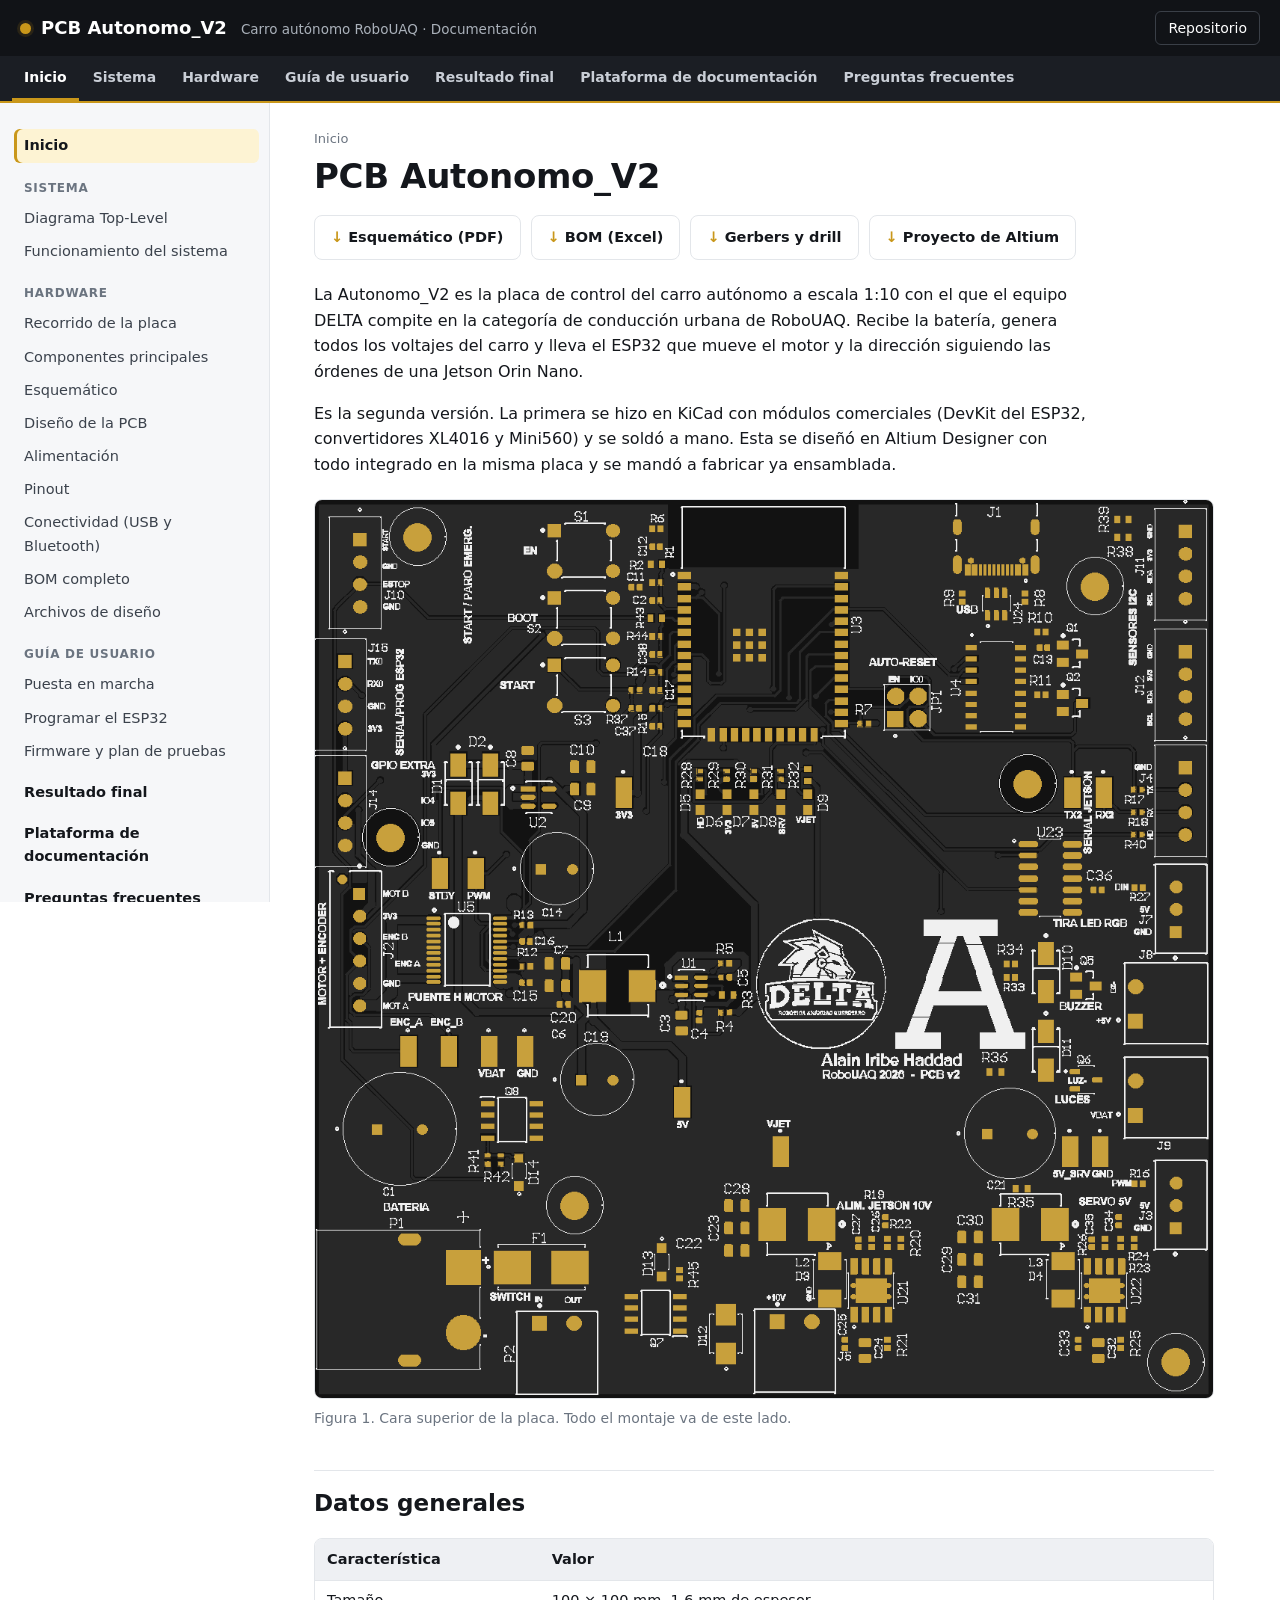
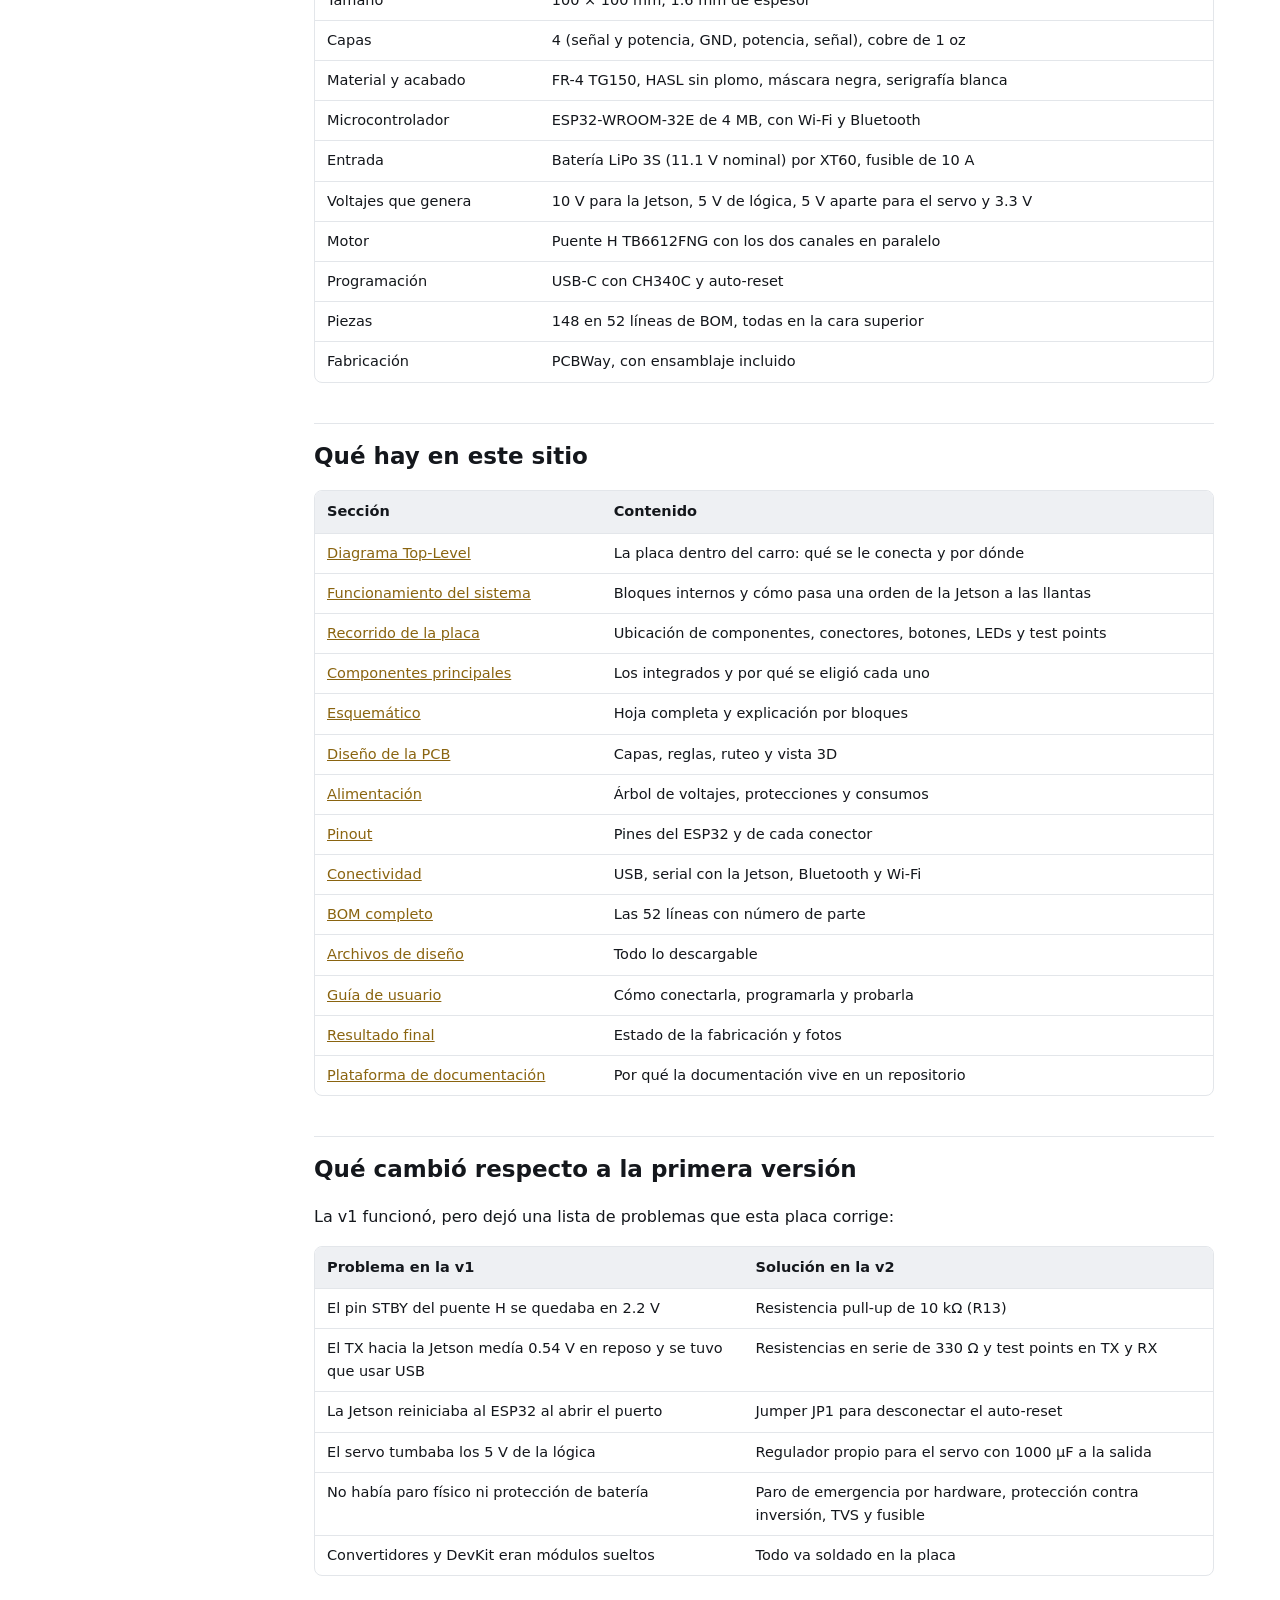
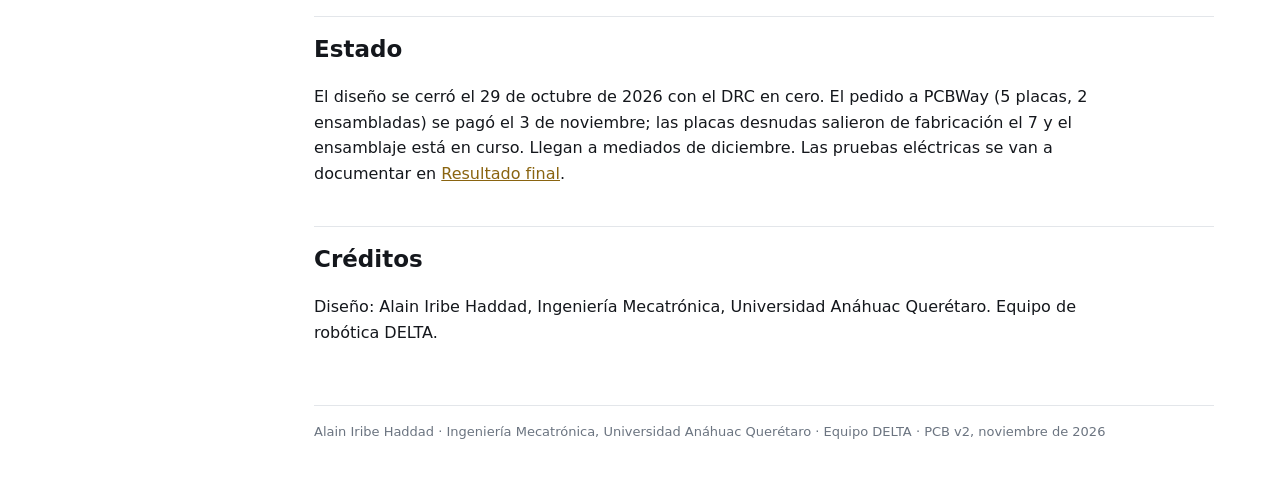
==== index.html @ 7c9e0941 "Documentación de la PCB Autonomo_V2: sitio, archivos de diseño y firmware de prueba Co-Authored-By: " ====
<!DOCTYPE html>
<html lang="es">
<head>
<meta charset="utf-8">
<meta name="viewport" content="width=device-width, initial-scale=1">
<title>PCB Autonomo_V2 · Documentación</title>
<meta name="description" content="Documentación de la PCB Autonomo_V2 del carro autónomo de RoboUAQ: esquemático, BOM, pinout, alimentación y guía de usuario.">
<link rel="stylesheet" href="assets/css/site.css">
</head>
<body>
<header class="top">
  <div class="brand">
    <button id="menu" aria-label="Abrir menú">☰</button>
    <a href="#docs/README.md" class="brand-name">PCB Autonomo_V2</a>
    <span class="brand-sub">Carro autónomo RoboUAQ · Documentación</span>
  </div>
  <a class="repo" id="repo-link" href="https://github.com/patoiribe10-sys/autonomo-v2-pcb">Repositorio</a>
</header>
<nav class="tabs" id="tabs"></nav>
<div class="layout">
  <aside class="side" id="side"></aside>
  <main>
    <div class="crumbs" id="crumbs"></div>
    <article id="content"><p>Cargando…</p></article>
    <footer>Alain Iribe Haddad · Ingeniería Mecatrónica, Universidad Anáhuac Querétaro · Equipo DELTA · PCB v2, noviembre de 2026</footer>
  </main>
</div>
<div id="lightbox" hidden><img alt=""></div>
<script src="assets/js/marked.min.js"></script>
<script src="assets/js/app.js"></script>
</body>
</html>
---- assets/css/site.css ----
:root {
  --ink: #14171c; --ink2: #3b424c; --mute: #6b7480; --line: #e3e6ea; --bg: #ffffff; --soft: #f6f7f9;
  --mask: #111317; --gold: #c9971a; --goldl: #fdf3d3; --link: #8a6410;
}
* { box-sizing: border-box; }
html { scroll-padding-top: 110px; }
body { margin: 0; font: 16px/1.6 Inter, "Segoe UI", system-ui, -apple-system, Helvetica, Arial, sans-serif; color: var(--ink); background: var(--bg); }
a { color: var(--link); }
a:focus-visible, button:focus-visible { outline: 2px solid var(--gold); outline-offset: 2px; }

.top { position: sticky; top: 0; z-index: 20; display: flex; justify-content: space-between; align-items: center; gap: 16px; height: 56px; padding: 0 20px; background: var(--mask); color: #fff; }
.brand { display: flex; align-items: baseline; gap: 14px; min-width: 0; }
.brand-name { color: #fff; font-weight: 700; font-size: 18px; text-decoration: none; white-space: nowrap; }
.brand-name::before { content: ""; display: inline-block; width: 11px; height: 11px; margin-right: 10px; border-radius: 50%; background: var(--gold); box-shadow: 0 0 0 3px #2a2416; }
.brand-sub { color: #aab1ba; font-size: 13.5px; white-space: nowrap; overflow: hidden; text-overflow: ellipsis; }
.repo { color: #fff; font-size: 14px; text-decoration: none; border: 1px solid #3a3f47; padding: 5px 12px; border-radius: 6px; }
.repo:hover { border-color: var(--gold); }
#menu { display: none; background: none; border: 0; color: #fff; font-size: 20px; cursor: pointer; }

.tabs { position: sticky; top: 56px; z-index: 19; display: flex; gap: 2px; overflow-x: auto; padding: 0 12px; background: #1b1e24; border-bottom: 2px solid var(--gold); }
.tabs a { color: #c9ced6; text-decoration: none; font-size: 14px; font-weight: 600; padding: 10px 12px; white-space: nowrap; border-bottom: 3px solid transparent; }
.tabs a:hover { color: #fff; }
.tabs a.on { color: #fff; border-bottom-color: var(--gold); }

.layout { display: grid; grid-template-columns: 270px minmax(0, 1fr); }
.side { position: sticky; top: 101px; align-self: start; height: calc(100vh - 101px); overflow-y: auto; padding: 18px 10px 40px 14px; border-right: 1px solid var(--line); background: var(--soft); font-size: 14.5px; }
.side a { display: block; text-decoration: none; color: var(--ink2); padding: 5px 10px; border-radius: 6px; }
.side a:hover { background: #eceef1; }
.side .grp { margin: 16px 0 4px; padding: 0 10px; font-size: 12px; font-weight: 700; letter-spacing: .06em; text-transform: uppercase; color: var(--mute); }
.side .lvl1 { font-weight: 700; color: var(--ink); margin-top: 8px; }
.side .lvl3 { font-size: 13px; padding: 3px 10px 3px 26px; color: var(--mute); }
.side a.on { background: var(--goldl); color: var(--ink); font-weight: 700; box-shadow: inset 3px 0 0 var(--gold); }

main { padding: 26px 44px 60px; min-width: 0; }
.crumbs { font-size: 13px; color: var(--mute); min-height: 20px; }
article { max-width: 900px; }
article h1 { font-size: 34px; line-height: 1.2; margin: 6px 0 18px; letter-spacing: -.01em; }
article h2 { font-size: 23px; margin: 40px 0 12px; padding-top: 14px; border-top: 1px solid var(--line); }
article h3 { font-size: 18px; margin: 26px 0 8px; }
article p, article li { max-width: 76ch; }
article code { font: 13.5px/1.5 "JetBrains Mono", Consolas, Menlo, monospace; background: #f0f2f4; padding: 1px 5px; border-radius: 4px; }
article pre { background: var(--mask); color: #e8eaed; padding: 14px 16px; border-radius: 8px; overflow-x: auto; }
article pre code { background: none; padding: 0; color: inherit; }
article blockquote { margin: 18px 0; padding: 10px 16px; background: var(--goldl); border-left: 4px solid var(--gold); border-radius: 0 8px 8px 0; }
article blockquote p { margin: 4px 0; }

.tablewrap { overflow-x: auto; margin: 16px 0; border: 1px solid var(--line); border-radius: 8px; }
table { border-collapse: collapse; width: 100%; font-size: 14.5px; }
th { text-align: left; background: #eef0f3; font-weight: 700; padding: 9px 12px; border-bottom: 1px solid var(--line); white-space: nowrap; }
td { padding: 8px 12px; border-bottom: 1px solid var(--line); vertical-align: top; }
tr:last-child td { border-bottom: 0; }
tbody tr:hover { background: #fafbfc; }

figure { margin: 22px 0; }
figure img { display: block; max-width: 100%; height: auto; border: 1px solid var(--line); border-radius: 8px; cursor: zoom-in; background: #fff; }
figcaption { margin-top: 8px; font-size: 14px; color: var(--mute); }

/* tarjetas de descarga: lista justo después del h1 con clase generada por el patrón "Descargas" */
article ul.cards, article h1 + ul { list-style: none; padding: 0; display: flex; flex-wrap: wrap; gap: 10px; margin: 0 0 22px; }
article h1 + ul li { max-width: none; }
article h1 + ul a { display: block; padding: 10px 16px; border: 1px solid var(--line); border-radius: 8px; text-decoration: none; color: var(--ink); font-weight: 600; font-size: 14.5px; background: #fff; }
article h1 + ul a::before { content: "↓ "; color: var(--gold); font-weight: 700; }
article h1 + ul a:hover { border-color: var(--gold); background: var(--goldl); }

footer { margin-top: 60px; padding-top: 16px; border-top: 1px solid var(--line); font-size: 13px; color: var(--mute); max-width: 900px; }

#lightbox { position: fixed; inset: 0; z-index: 50; background: rgba(10, 12, 15, .92); display: flex; align-items: center; justify-content: center; cursor: zoom-out; padding: 20px; }
#lightbox[hidden] { display: none; }
#lightbox img { max-width: 100%; max-height: 100%; background: #fff; border-radius: 6px; }

@media (max-width: 860px) {
  #menu { display: block; }
  .brand-sub, .tabs { display: none; }
  .layout { grid-template-columns: 1fr; }
  .side { display: none; position: fixed; top: 56px; left: 0; width: 82%; max-width: 320px; height: calc(100vh - 56px); z-index: 18; box-shadow: 4px 0 20px rgba(0, 0, 0, .2); }
  .side.open { display: block; }
  main { padding: 18px 18px 50px; }
  article h1 { font-size: 27px; }
}
@media print {
  .top, .tabs, .side, #menu { display: none; }
  .layout { display: block; }
}
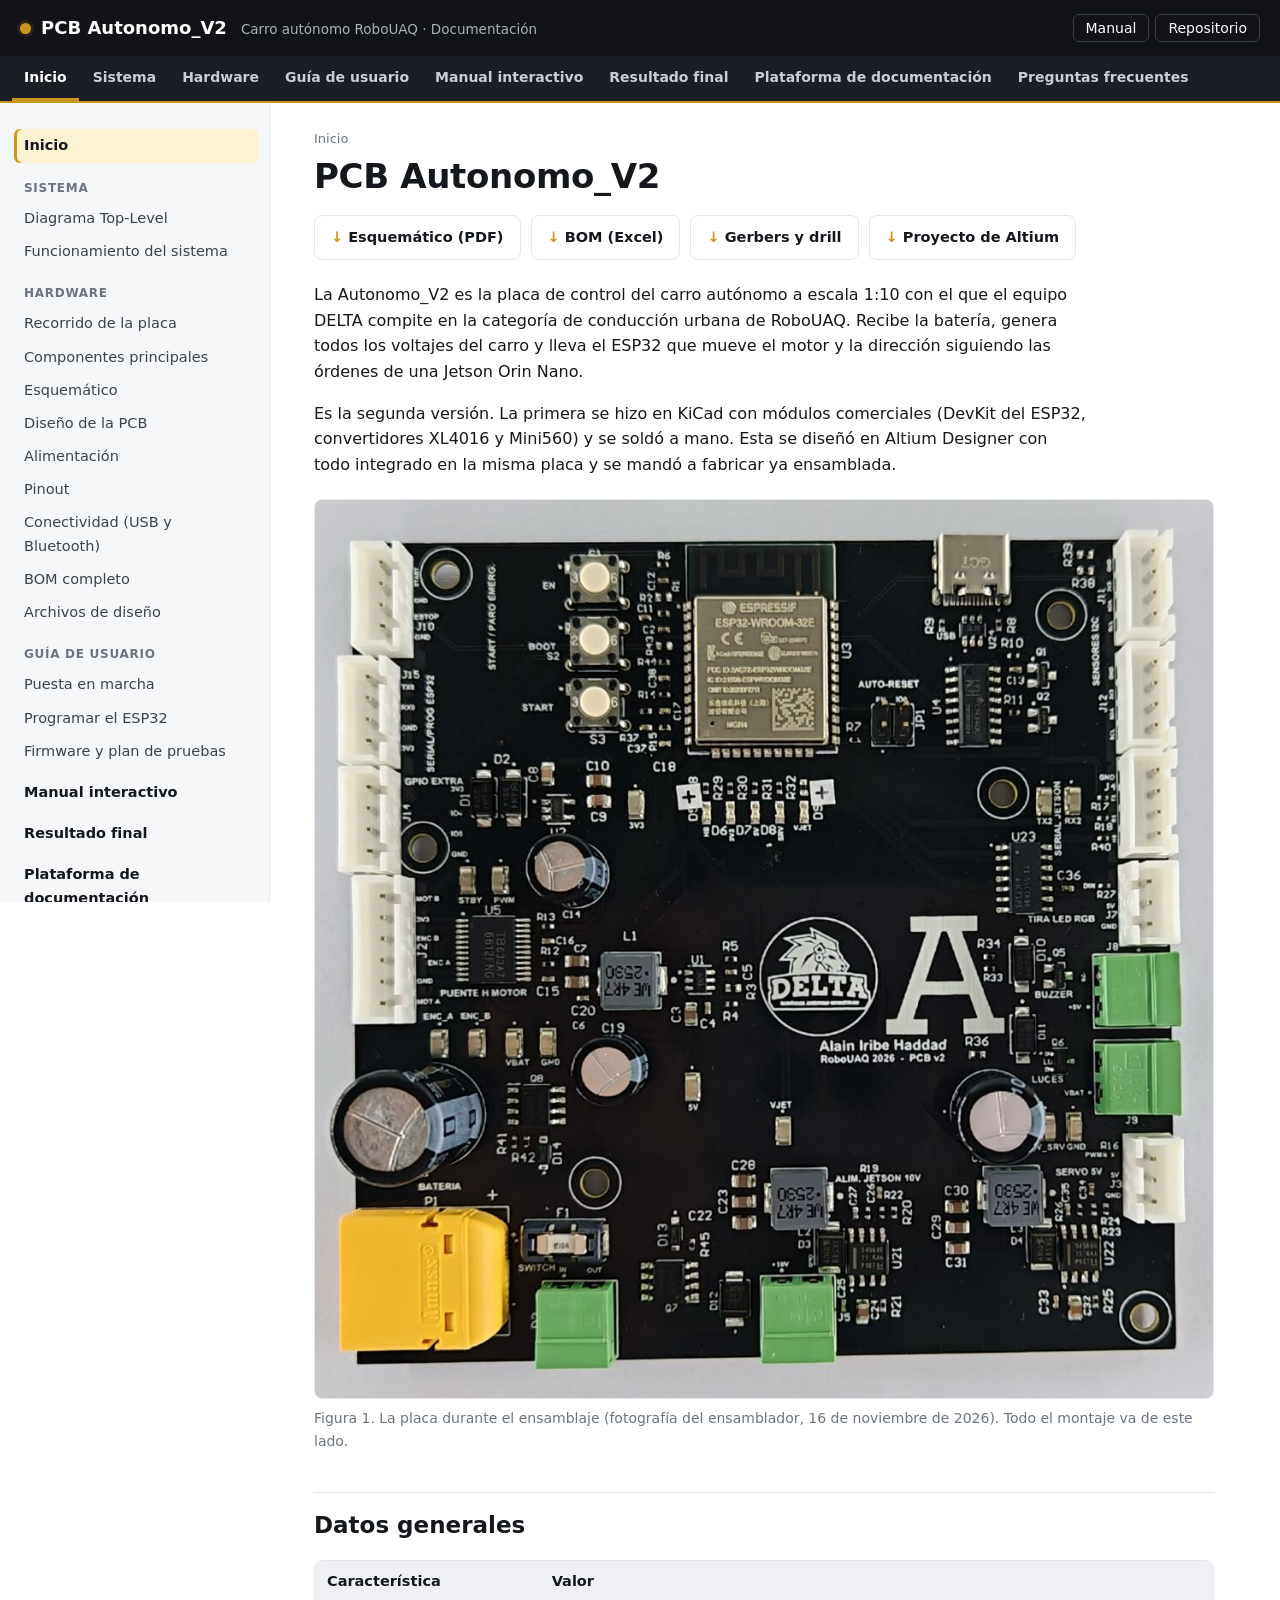
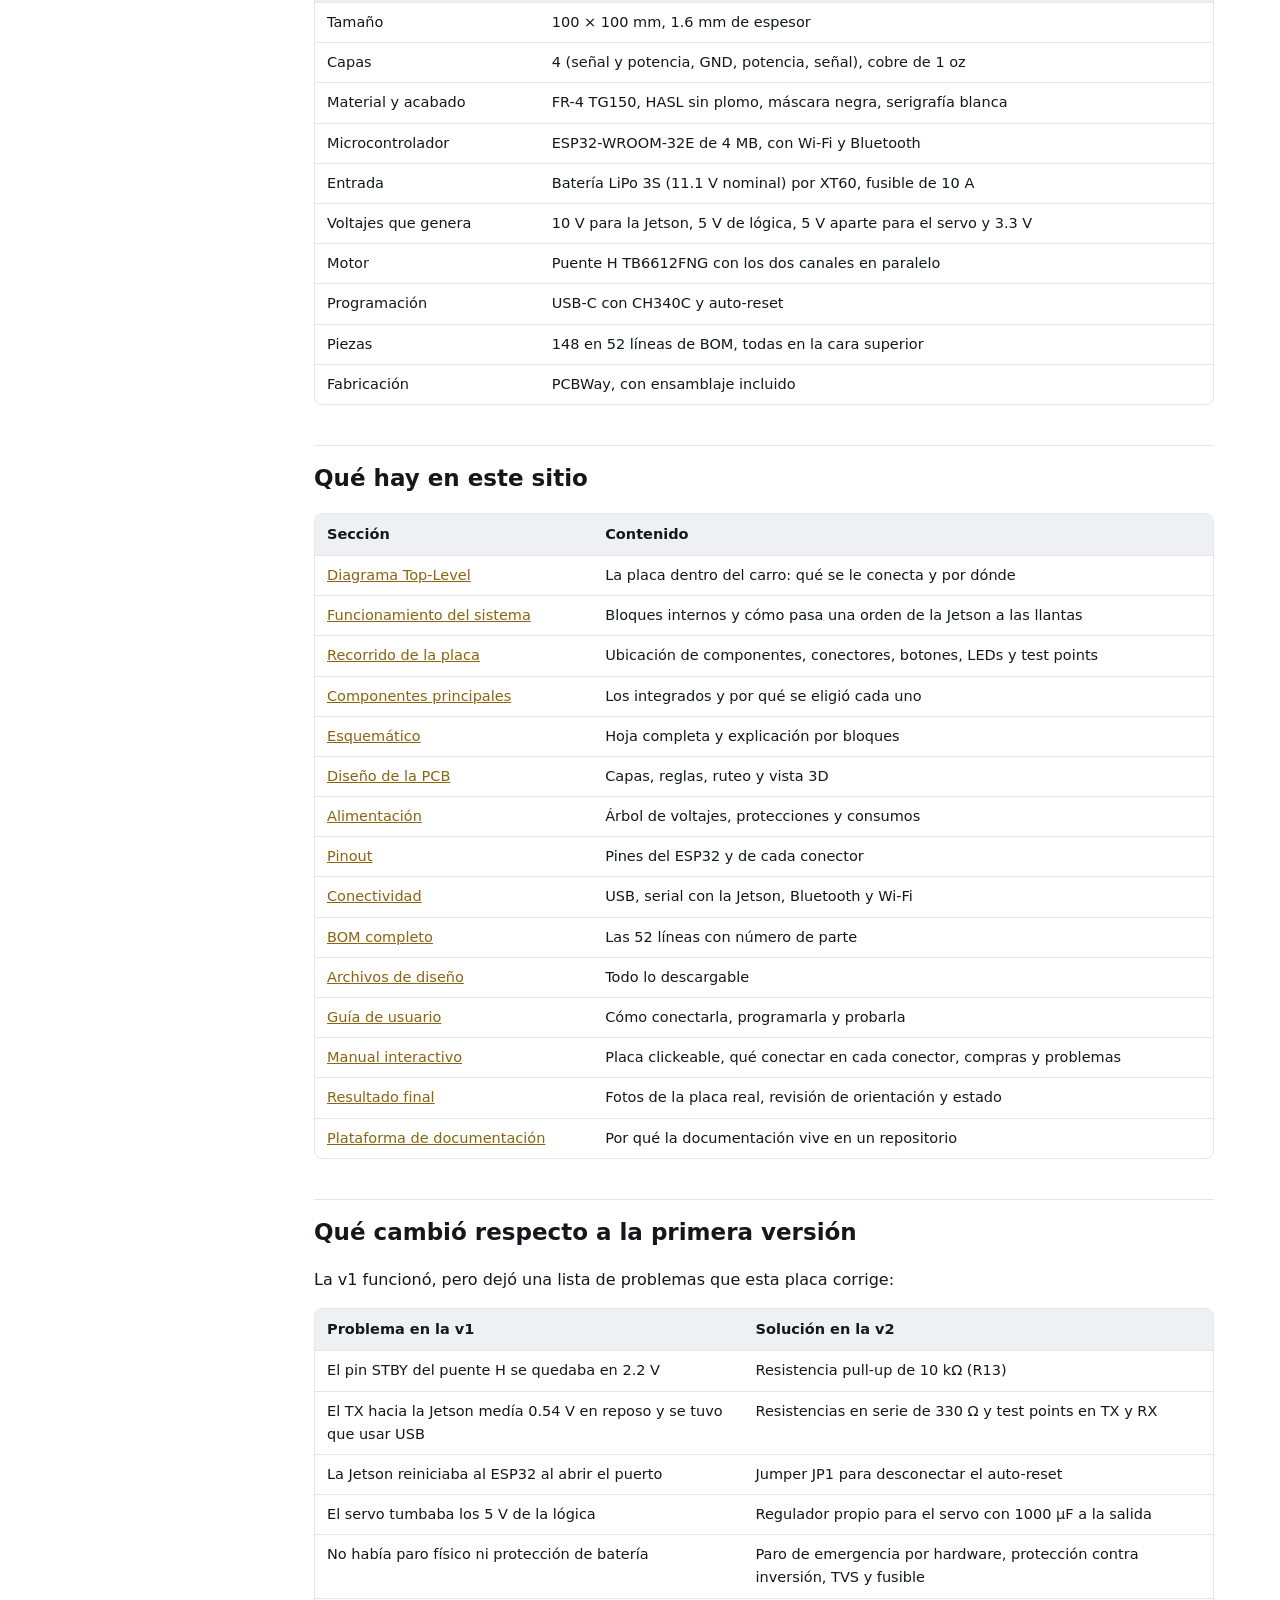
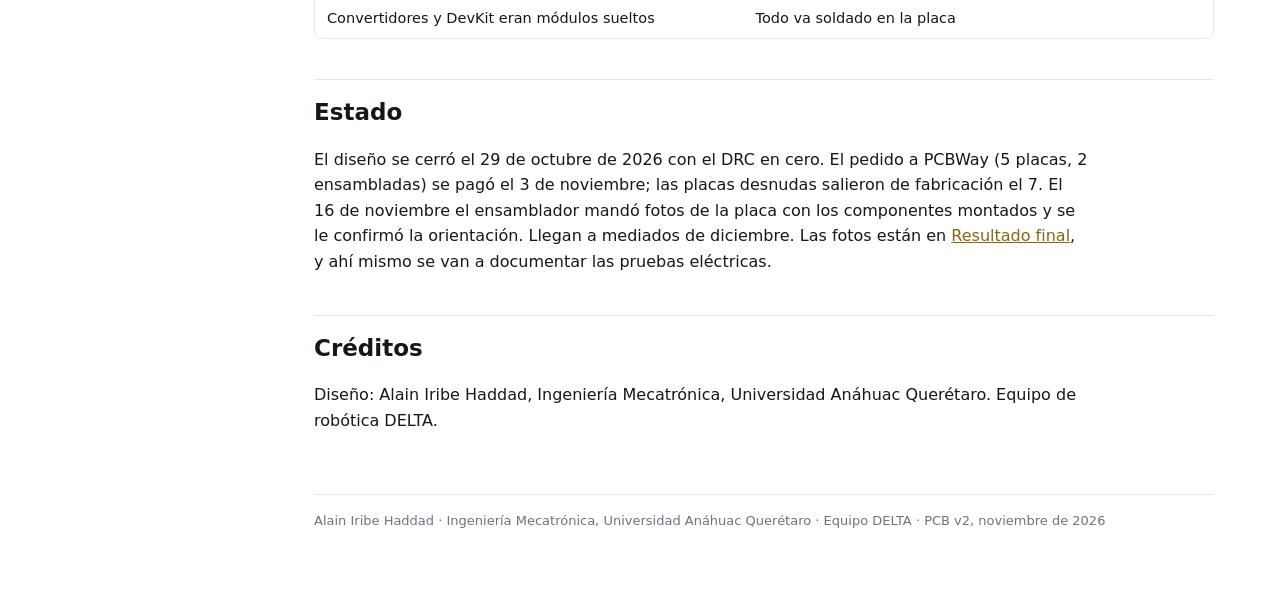
==== commit c40385ce: "Manual interactivo de la placa y enlaces desde el sitio y el reporte Co-Authored-By: Claude Opus 5.5" ====
--- a/index.html
+++ b/index.html
@@ -14,7 +14,7 @@
     <a href="#docs/README.md" class="brand-name">PCB Autonomo_V2</a>
     <span class="brand-sub">Carro autónomo RoboUAQ · Documentación</span>
   </div>
-  <a class="repo" id="repo-link" href="https://github.com/patoiribe10-sys/autonomo-v2-pcb">Repositorio</a>
+  <span><a class="repo" href="manual/" style="margin-right:6px">Manual</a><a class="repo" id="repo-link" href="https://github.com/patoiribe10-sys/autonomo-v2-pcb">Repositorio</a></span>
 </header>
 <nav class="tabs" id="tabs"></nav>
 <div class="layout">
